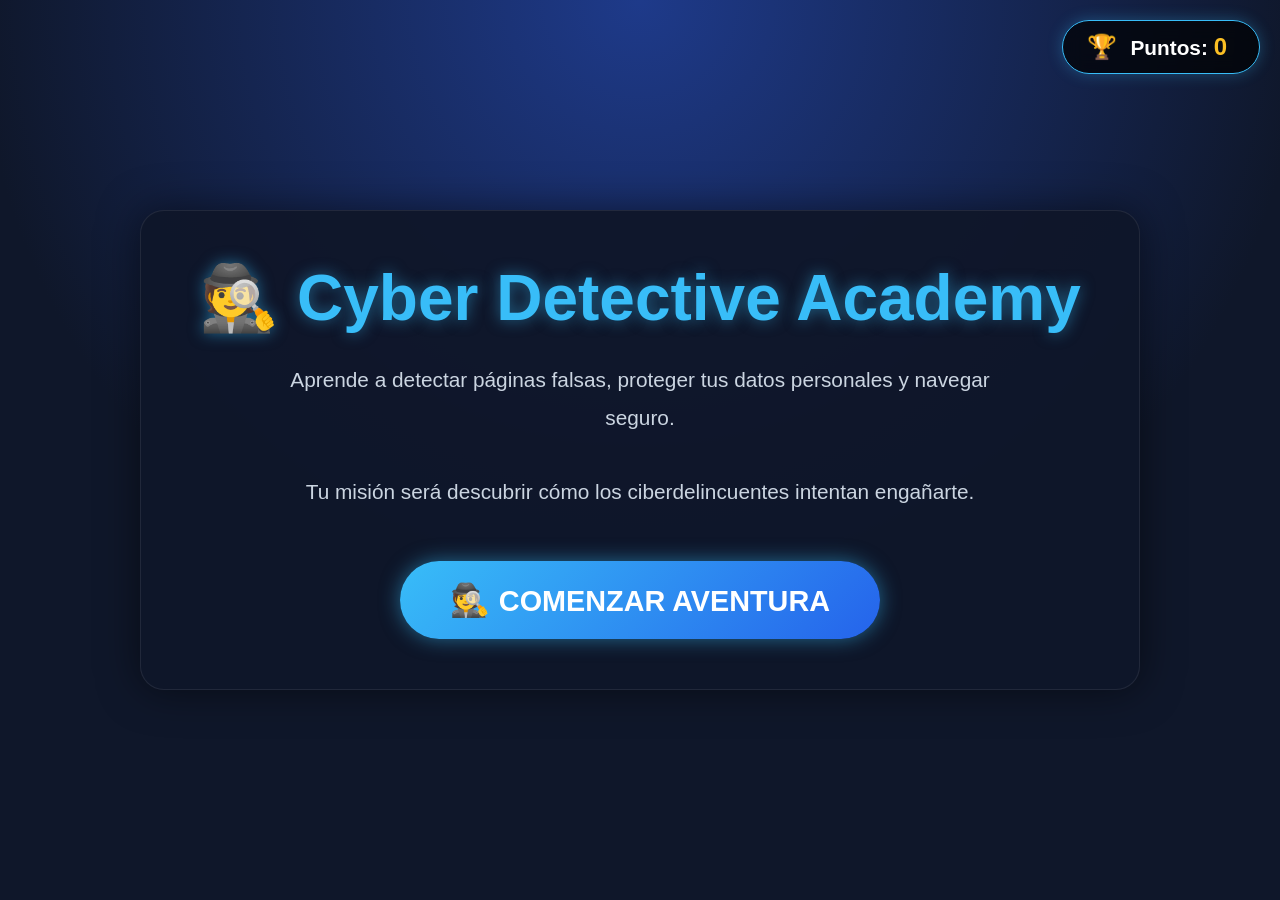
==== index.html @ 6de51d3f "Commit 1: Proyecto IP base" ====
<!DOCTYPE html>
<html lang="es">
<head>
  <meta charset="UTF-8" />
  <meta name="viewport" content="width=device-width, initial-scale=1.0, user-scalable=yes" />
  <title>Cyber Detective Academy | Inicio</title>
  <link rel="stylesheet" href="base.css" />
  <style>
    /* Estilos específicos para el botón de inicio */
    .start-btn {
      background: linear-gradient(135deg, #38bdf8, #2563eb);
      color: white;
      font-size: 1.8rem;
      font-weight: bold;
      padding: 20px 50px;
      margin-top: 50px;
      border: none;
      border-radius: 60px;
      cursor: pointer;
      transition: all 0.3s ease;
      box-shadow: 0 0 20px rgba(56,189,248,0.5);
      animation: bounce 2s infinite;
    }

    .start-btn:hover {
      transform: scale(1.05);
      box-shadow: 0 0 35px rgba(56,189,248,0.8);
    }

    @keyframes bounce {
      0%, 100% { transform: translateY(0); }
      50% { transform: translateY(-10px); }

    }

    /* Icono del botón */
    .start-btn::before {
      content: "🕵️ ";
      font-size: 2rem;
    }
  </style>
</head>
<body>

<div class="score-bar">
  <span>🏆</span> Puntos: <span id="scoreValue">0</span>
</div>

<section class="screen active" id="introScreen">
  <div class="panel">
    <h1 class="main-title">🕵️ Cyber Detective Academy</h1>
    <p class="description">
      Aprende a detectar páginas falsas, proteger tus datos personales y navegar seguro.<br><br>
      Tu misión será descubrir cómo los ciberdelincuentes intentan engañarte.
    </p>
    <button class="start-btn" id="startBtn">COMENZAR AVENTURA</button>
  </div>
</section>

<script>
  let puntos = localStorage.getItem('cyberPoints') ? parseInt(localStorage.getItem('cyberPoints')) : 0;
  document.getElementById('scoreValue').innerText = puntos;

  document.getElementById('startBtn').addEventListener('click', () => {
    window.location.href = 'M01.html';
  });
</script>

</body>
</html>
---- base.css ----
/* ============================================
   CYBER DETECTIVE ACADEMY - ESTILOS BASE
   ============================================ */

/* ---------- RESET Y BASE ---------- */
* {
  margin: 0;
  padding: 0;
  box-sizing: border-box;
  font-family: 'Segoe UI', Arial, Helvetica, sans-serif;
}

body {
  background: radial-gradient(circle at top, #1e3a8a, #0f172a 60%);
  min-height: 100vh;
  color: white;
  overflow-x: hidden;
}

/* ---------- PANTALLAS ---------- */
.screen {
  width: 100%;
  min-height: 100vh;
  display: none;
  justify-content: center;
  align-items: center;
  padding: 20px;
}

.screen.active {
  display: flex;
}

/* ---------- PANEL GENÉRICO ---------- */
.panel {
  width: 100%;
  max-width: 1000px;
  background: rgba(15, 23, 42, 0.95);
  border-radius: 24px;
  padding: 50px;
  box-shadow: 0 0 40px rgba(0,0,0,0.5);
  text-align: center;
  border: 1px solid rgba(255,255,255,0.08);
}

/* ---------- BARRA DE PUNTUACIÓN ---------- */
.score-bar {
  position: fixed;
  top: 20px;
  right: 20px;
  background: rgba(0,0,0,0.7);
  backdrop-filter: blur(10px);
  padding: 12px 24px;
  border-radius: 40px;
  font-size: 1.3rem;
  font-weight: bold;
  z-index: 100;
  border: 1px solid #38bdf8;
  box-shadow: 0 0 15px rgba(56,189,248,0.3);
}

.score-bar span {
  color: #fbbf24;
  font-size: 1.5rem;
  margin-right: 8px;
}

/* ---------- TÍTULOS Y TEXTOS ---------- */
.main-title {
  font-size: 4rem;
  color: #38bdf8;
  margin-bottom: 25px;
  text-shadow: 0 0 15px rgba(56,189,248,0.5);
}

.mission-title {
  font-size: 3rem;
  color: #38bdf8;
  margin-bottom: 25px;
}

.description, .mission-text {
  font-size: 1.3rem;
  line-height: 1.8;
  color: #cbd5e1;
  max-width: 700px;
  margin: auto;
}

.question-highlight {
  margin-top: 35px;
  background: #0f172a;
  border: 2px solid #38bdf8;
  border-radius: 16px;
  padding: 20px;
  font-size: 1.3rem;
  color: #f8fafc;
}

.continue {
  margin-top: 50px;
  font-size: 1rem;
  color: #94a3b8;
  animation: blink 1.2s infinite;
}

@keyframes blink {
  50% { opacity: 0.3; }
}

/* ---------- BOTÓN VERIFICAR (COMÚN) ---------- */
.check-btn {
  background: #38bdf8;
  padding: 14px 28px;
  border: none;
  border-radius: 40px;
  font-size: 1.1rem;
  font-weight: bold;
  cursor: pointer;
  margin-top: 30px;
  transition: 0.2s;
}

.check-btn:hover {
  background: #1a73e8;
  transform: scale(1.02);
}

/* ============================================
   MODALES (COMUNES A TODAS LAS MISIONES)
   ============================================ */

.overlay {
  position: fixed;
  inset: 0;
  background: rgba(0,0,0,0.75);
  display: none;
  z-index: 999;
}

.modal {
  position: fixed;
  top: 50%;
  left: 50%;
  transform: translate(-50%, -50%);
  width: 90%;
  max-width: 500px;
  border-radius: 20px;
  padding: 30px;
  z-index: 1000;
  display: none;
  text-align: center;
  box-shadow: 0 0 40px rgba(0,0,0,0.5);
}

/* ---------- MODALES CON ESTILO OSCURO ---------- */

/* Modal de ÉXITO */
.success-modal-custom {
  background: linear-gradient(145deg, #0f2a1a, #1a3a2a);
  border: 2px solid #22c55e;
  color: white;
}

.success-modal-custom h2 {
  color: #22c55e;
  margin-bottom: 15px;
}

/* Modal de ERROR */
.error-modal-custom {
  background: linear-gradient(145deg, #2a0f0f, #3a1a1a);
  border: 2px solid #ef4444;
  color: white;
}

.error-modal-custom h2 {
  color: #ef4444;
  margin-bottom: 15px;
}

/* Modal de ADVERTENCIA */
.warning-modal-custom {
  background: linear-gradient(145deg, #1a1a2a, #2a2a3a);
  border: 2px solid #facc15;
  color: white;
}

.warning-modal-custom h2 {
  color: #facc15;
  margin-bottom: 15px;
}

/* Iconos de los modales - VERSIÓN CORRECTA */
.modal-icon {
  font-size: 3rem;
  margin-bottom: 15px;
  /* SIN color aquí - se define abajo */
}

/* Icono en modal de ÉXITO - DORADO */
.success-modal-custom .modal-icon {
  color: #facc15 !important;
}

/* Icono en modal de ERROR - ROJO */
.error-modal-custom .modal-icon {
  color: #ef4444 !important;
}Iconos de los modales - VERSIÓN CORRECTA */
.modal-icon {
  font-size: 3rem;
  margin-bottom: 15px;
  /* SIN color aquí - se define abajo */
}

/* Icono en modal de ÉXITO - DORADO */
.success-modal-custom .modal-icon {
  color: #facc15 !important;
}

/* Icono en modal de ERROR - ROJO */
.error-modal-custom .modal-icon {
  color: #ef4444 !important;
}

/* Caja de consejos */
.modal-tips {
  background: rgba(0,0,0,0.3);
  border-radius: 16px;
  padding: 15px;
  margin: 15px 0;
  text-align: left;
}

.modal-tips ul {
  margin-top: 10px;
  padding-left: 20px;
}

.modal-tips li {
  margin: 8px 0;
  color: #cbd5e1;
}

.points-add {
  color: #facc15;
  font-size: 1.1rem;
  margin: 15px 0;
}

/* Texto específico para el modal de error */
.error-modal-custom .nota-error {
  color: #ffffff;
  font-size: 1.1rem;
  margin: 15px 0;
}

/* Botón de los modales */
.modal-button {
  margin-top: 20px;
  background: #fff700;
  color: black;
  border: none;
  border-radius: 10px;
  padding: 12px 18px;
  font-size: 1rem;
  cursor: pointer;
  transition: 0.2s;
}

.modal-button:hover {
  background: #07ff00;
  transform: scale(1.02);
}

/* ---------- RESPONSIVE BASE ---------- */
@media (max-width: 900px) {
  .main-title, .mission-title {
    font-size: 2rem;
  }
  .panel {
    padding: 30px 20px;
  }
  .modal {
    padding: 20px;
    width: 95%;
  }
  .modal-tips li {
    font-size: 0.85rem;
  }
}
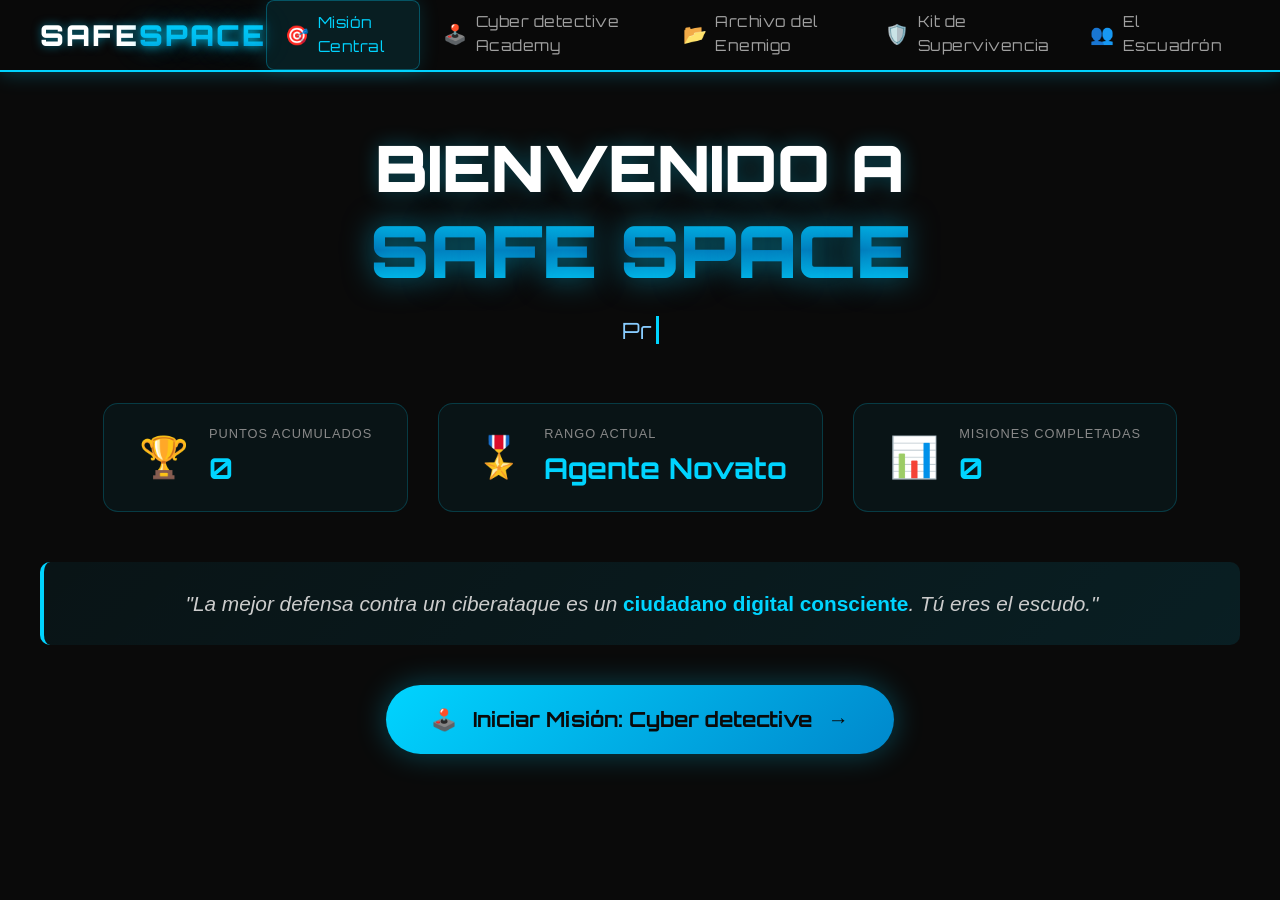
==== commit 859b6803: "Portal completo versión base" ====
--- a/index.html
+++ b/index.html
@@ -1,70 +1,483 @@
 <!DOCTYPE html>
 <html lang="es">
 <head>
-  <meta charset="UTF-8" />
-  <meta name="viewport" content="width=device-width, initial-scale=1.0, user-scalable=yes" />
-  <title>Cyber Detective Academy | Inicio</title>
-  <link rel="stylesheet" href="base.css" />
-  <style>
-    /* Estilos específicos para el botón de inicio */
-    .start-btn {
-      background: linear-gradient(135deg, #38bdf8, #2563eb);
-      color: white;
-      font-size: 1.8rem;
-      font-weight: bold;
-      padding: 20px 50px;
-      margin-top: 50px;
-      border: none;
-      border-radius: 60px;
-      cursor: pointer;
-      transition: all 0.3s ease;
-      box-shadow: 0 0 20px rgba(56,189,248,0.5);
-      animation: bounce 2s infinite;
-    }
-
-    .start-btn:hover {
-      transform: scale(1.05);
-      box-shadow: 0 0 35px rgba(56,189,248,0.8);
-    }
-
-    @keyframes bounce {
-      0%, 100% { transform: translateY(0); }
-      50% { transform: translateY(-10px); }
-
-    }
-
-    /* Icono del botón */
-    .start-btn::before {
-      content: "🕵️ ";
-      font-size: 2rem;
-    }
-  </style>
+    <meta charset="UTF-8">
+    <meta name="viewport" content="width=device-width, initial-scale=1.0">
+    <title>SAFE SPACE - Agencia de Ciberseguridad</title>
+    
+    <!-- Enlace al archivo CSS -->
+    <link rel="stylesheet" href="styles.css">
+    
+    <!-- Fuente especial de Google para efecto metálico -->
+    <link href="https://fonts.googleapis.com/css2?family=Orbitron:wght@400;700;900&display=swap" rel="stylesheet">
 </head>
 <body>
-
-<div class="score-bar">
-  <span>🏆</span> Puntos: <span id="scoreValue">0</span>
-</div>
-
-<section class="screen active" id="introScreen">
-  <div class="panel">
-    <h1 class="main-title">🕵️ Cyber Detective Academy</h1>
-    <p class="description">
-      Aprende a detectar páginas falsas, proteger tus datos personales y navegar seguro.<br><br>
-      Tu misión será descubrir cómo los ciberdelincuentes intentan engañarte.
-    </p>
-    <button class="start-btn" id="startBtn">COMENZAR AVENTURA</button>
-  </div>
-</section>
-
-<script>
-  let puntos = localStorage.getItem('cyberPoints') ? parseInt(localStorage.getItem('cyberPoints')) : 0;
-  document.getElementById('scoreValue').innerText = puntos;
-
-  document.getElementById('startBtn').addEventListener('click', () => {
-    window.location.href = 'M01.html';
-  });
-</script>
+    <!-- ============================================================ -->
+    <!-- SECCIÓN 1: NAVEGACIÓN PRINCIPAL (Franja horizontal de iconos)  -->
+    <!-- ============================================================ -->
+    <nav class="navbar" id="navbar">
+        <div class="nav-container">
+            <!-- Logo Safe Space (visible siempre) -->
+            <div class="nav-logo">
+                <span class="logo-text">SAFE</span><span class="logo-text-metal">SPACE</span>
+            </div>
+            
+            <!-- Menú de navegación -->
+            <ul class="nav-menu" id="navMenu">
+                <li class="nav-item">
+                    <a href="#mision" class="nav-link active" data-section="mision">
+                        <span class="nav-icon">🎯</span> Misión Central
+                    </a>
+                </li>
+                <li class="nav-item">
+                    <a href="#juego" class="nav-link" data-section="juego">
+                        <span class="nav-icon">🕹️</span> Cyber detective Academy
+                    </a>
+                </li>
+                <li class="nav-item">
+                    <a href="#archivo" class="nav-link" data-section="archivo">
+                        <span class="nav-icon">📂</span> Archivo del Enemigo
+                    </a>
+                </li>
+                <li class="nav-item">
+                    <a href="#kit" class="nav-link" data-section="kit">
+                        <span class="nav-icon">🛡️</span> Kit de Supervivencia
+                    </a>
+                </li>
+                <li class="nav-item">
+                    <a href="#escuadron" class="nav-link" data-section="escuadron">
+                        <span class="nav-icon">👥</span> El Escuadrón
+                    </a>
+                </li>
+            </ul>
+            
+            <!-- Botón para menú móvil (responsive) -->
+            <div class="nav-toggle" id="navToggle">
+                <span class="bar"></span>
+                <span class="bar"></span>
+                <span class="bar"></span>
+            </div>
+        </div>
+    </nav>
+
+    <!-- ============================================================ -->
+    <!-- SECCIÓN 2: CONTENIDO PRINCIPAL                               -->
+    <!-- ============================================================ -->
+    <main class="main-content">
+        
+        <!-- ========================================================== -->
+        <!-- SECCIÓN: MISIÓN CENTRAL (Inicio / Home)                     -->
+        <!-- ========================================================== -->
+        <section id="mision" class="section active-section">
+            <div class="section-container">
+                <!-- Título principal con efecto metálico -->
+                <h1 class="main-title">
+                    <span class="title-line">BIENVENIDO A</span>
+                    <span class="title-line metal">SAFE SPACE</span>
+                </h1>
+                
+                <!-- Subtítulo / Eslogan -->
+                <p class="subtitle">
+                    <span class="typing-text" id="typingText"></span>
+                </p>
+                
+                <!-- Contador de puntos y medalla (conectado al juego) -->
+                <div class="stats-container">
+                    <div class="stat-card">
+                        <div class="stat-icon">🏆</div>
+                        <div class="stat-info">
+                            <span class="stat-label">Puntos acumulados</span>
+                            <span class="stat-value" id="puntosTotales">0</span>
+                        </div>
+                    </div>
+                    <div class="stat-card">
+                        <div class="stat-icon">🎖️</div>
+                        <div class="stat-info">
+                            <span class="stat-label">Rango actual</span>
+                            <span class="stat-value" id="rangoActual">Agente Novato</span>
+                        </div>
+                    </div>
+                    <div class="stat-card">
+                        <div class="stat-icon">📊</div>
+                        <div class="stat-info">
+                            <span class="stat-label">Misiones completadas</span>
+                            <span class="stat-value" id="misionesCompletadas">0</span>
+                        </div>
+                    </div>
+                </div>
+                
+                <!-- Frase de motivación -->
+                <div class="motivation-box">
+                    <p class="motivation-text">
+                        "La mejor defensa contra un ciberataque es un <strong>ciudadano digital consciente</strong>. 
+                        Tú eres el escudo."
+                    </p>
+                </div>
+                
+                <!-- Botón de acceso rápido al juego -->
+                <div class="cta-container">
+                    <a href="#juego" class="cta-button" id="btnIrAJuego">
+                        <span class="cta-icon">🕹️</span> 
+                        Iniciar Misión: Cyber detective
+                        <span class="cta-arrow">→</span>
+                    </a>
+                </div>
+            </div>
+        </section>
+
+        <!-- ========================================================== -->
+        <!-- SECCIÓN: JUEGO (Ciberdetectives)                            -->
+        <!-- ========================================================== -->
+        <section id="juego" class="section">
+            <div class="section-container">
+                <h2 class="section-title">
+                    <span class="title-icon">🕹️</span> 
+                    CYBER DETECTIVE ACADEMY
+                </h2>
+                <p class="section-description">
+                    Pon a prueba tus habilidades para detectar trampas digitales.
+                </p>
+                
+                <!-- Tarjeta de presentación del juego -->
+                <div class="game-card">
+                    <div class="game-preview">
+                        <div class="game-preview-icon">🔍</div>
+                        <div class="game-preview-text">
+                            <h3>¡Conviértete en un Cyber Detective!</h3>
+                            <p>Identifica páginas falsas, mensajes sospechosos y protege tus datos.</p>
+                            <ul class="game-features">
+                                <li>✅ 5 misiones de entrenamiento</li>
+                                <li>✅ Gana puntos por cada acierto</li>
+                                <li>✅ Desbloquea nuevos rangos</li>
+                            </ul>
+                        </div>
+                    </div>
+                    
+                    <!-- Botón que llama al juego -->
+                    <div class="game-launch">
+                        <a href="juego.html" class="btn-jugar" id="btnLanzarJuego">
+                            <span class="btn-jugar-icon">▶</span>
+                            JUGAR AHORA
+                        </a>
+                        <p class="game-note">
+                            ⚡ Al hacer clic, abrirás el simulador de ciberataques
+                        </p>
+                    </div>
+                </div>
+                
+                <!-- Estadísticas rápidas del juego -->
+                <div class="game-stats">
+                    <div class="game-stat-item">
+                        <span class="game-stat-number">5</span>
+                        <span class="game-stat-label">Misiones</span>
+                    </div>
+                    <div class="game-stat-item">
+                        <span class="game-stat-number">∞</span>
+                        <span class="game-stat-label">Rejugabilidad</span>
+                    </div>
+                    <div class="game-stat-item">
+                        <span class="game-stat-number">10-15</span>
+                        <span class="game-stat-label">Edad recomendada</span>
+                    </div>
+                </div>
+            </div>
+        </section>
+
+        <!-- ========================================================== -->
+        <!-- SECCIÓN: ARCHIVO DEL ENEMIGO (Tipos de ciberataque)        -->
+        <!-- ========================================================== -->
+        <section id="archivo" class="section">
+            <div class="section-container">
+                <h2 class="section-title">
+                    <span class="title-icon">📂</span> 
+                    ARCHIVO DEL ENEMIGO
+                </h2>
+                <p class="section-description">
+                    Conoce a tus adversarios digitales. Cada carta contiene información vital.
+                </p>
+                
+                <div class="cards-grid">
+                    <!-- Carta 1: Phishing -->
+                    <div class="enemy-card">
+                        <div class="card-header">
+                            <span class="card-emoji">🎣</span>
+                            <h3>Phishing</h3>
+                        </div>
+                        <div class="card-body">
+                            <p><strong>¿Qué es?</strong> Correos o mensajes falsos que imitan a empresas reales para robar tus datos.</p>
+                            <p><strong>Señal de alerta:</strong> URL sospechosas (ej: faceb00k.com), ofertas demasiado buenas.</p>
+                            <div class="card-tip">💡 <strong>Protégete:</strong> Nunca hagas clic en enlaces sospechosos. Verifica la URL.</div>
+                        </div>
+                    </div>
+                    
+                    <!-- Carta 2: Malware -->
+                    <div class="enemy-card">
+                        <div class="card-header">
+                            <span class="card-emoji">💀</span>
+                            <h3>Malware</h3>
+                        </div>
+                        <div class="card-body">
+                            <p><strong>¿Qué es?</strong> Software malicioso que se instala sin tu permiso (virus, troyanos, ransomware).</p>
+                            <p><strong>Señal de alerta:</strong> Tu computadora se vuelve lenta, aparecen ventanas emergentes.</p>
+                            <div class="card-tip">💡 <strong>Protégete:</strong> No descargues archivos de fuentes desconocidas. Usa antivirus.</div>
+                        </div>
+                    </div>
+                    
+                    <!-- Carta 3: Ingeniería Social -->
+                    <div class="enemy-card">
+                        <div class="card-header">
+                            <span class="card-emoji">🧠</span>
+                            <h3>Ingeniería Social</h3>
+                        </div>
+                        <div class="card-body">
+                            <p><strong>¿Qué es?</strong> Manipulación psicológica para que reveles información confidencial.</p>
+                            <p><strong>Señal de alerta:</strong> Alguien te pide contraseñas, fotos o datos personales con urgencia.</p>
+                            <div class="card-tip">💡 <strong>Protégete:</strong> Desconfía de quien te pide información personal por chat o teléfono.</div>
+                        </div>
+                    </div>
+                    
+                    <!-- Carta 4: Suplantación de identidad -->
+                    <div class="enemy-card">
+                        <div class="card-header">
+                            <span class="card-emoji">🎭</span>
+                            <h3>Suplantación de Identidad</h3>
+                        </div>
+                        <div class="card-body">
+                            <p><strong>¿Qué es?</strong> Alguien usa tu nombre, fotos o datos para hacerse pasar por ti en redes.</p>
+                            <p><strong>Señal de alerta:</strong> Amigos te dicen que recibieron mensajes tuyos que no enviaste.</p>
+                            <div class="card-tip">💡 <strong>Protégete:</strong> Usa contraseñas fuertes y activa la verificación en dos pasos.</div>
+                        </div>
+                    </div>
+                </div>
+            </div>
+        </section>
+
+        <!-- ========================================================== -->
+        <!-- SECCIÓN: KIT DE SUPERVIVENCIA (Qué hacer)                   -->
+        <!-- ========================================================== -->
+        <section id="kit" class="section">
+            <div class="section-container">
+                <h2 class="section-title">
+                    <span class="title-icon">🛡️</span> 
+                    KIT DE SUPERVIVENCIA DIGITAL
+                </h2>
+                <p class="section-description">
+                    Tu checklist personal para navegar seguro. ¡Marca cada ítem cuando lo domines!
+                </p>
+                
+                <div class="checklist-container">
+                    <div class="checklist-item">
+                        <input type="checkbox" id="check1" class="checklist-checkbox">
+                        <label for="check1" class="checklist-label">
+                            <span class="checklist-icon">🔐</span>
+                            <span class="checklist-text">
+                                <strong>Contraseñas seguras:</strong> Usa combinaciones de letras, números y símbolos. 
+                                No uses tu fecha de nacimiento.
+                            </span>
+                        </label>
+                    </div>
+                    
+                    <div class="checklist-item">
+                        <input type="checkbox" id="check2" class="checklist-checkbox">
+                        <label for="check2" class="checklist-label">
+                            <span class="checklist-icon">🔑</span>
+                            <span class="checklist-text">
+                                <strong>Doble autenticación (2FA):</strong> Activa el segundo paso de verificación 
+                                en tus cuentas importantes.
+                            </span>
+                        </label>
+                    </div>
+                    
+                    <div class="checklist-item">
+                        <input type="checkbox" id="check3" class="checklist-checkbox">
+                        <label for="check3" class="checklist-label">
+                            <span class="checklist-icon">👀</span>
+                            <span class="checklist-text">
+                                <strong>Verifica la URL:</strong> Siempre revisa la barra de direcciones. 
+                                Los atacantes usan letras parecidas (0 por o, 1 por l).
+                            </span>
+                        </label>
+                    </div>
+                    
+                    <div class="checklist-item">
+                        <input type="checkbox" id="check4" class="checklist-checkbox">
+                        <label for="check4" class="checklist-label">
+                            <span class="checklist-icon">🤔</span>
+                            <span class="checklist-text">
+                                <strong>Desconfía de lo urgente:</strong> Si alguien te pide datos personales 
+                                con "urgencia", es una señal de alerta.
+                            </span>
+                        </label>
+                    </div>
+                    
+                    <div class="checklist-item">
+                        <input type="checkbox" id="check5" class="checklist-checkbox">
+                        <label for="check5" class="checklist-label">
+                            <span class="checklist-icon">📱</span>
+                            <span class="checklist-text">
+                                <strong>Actualiza tus apps:</strong> Las actualizaciones contienen parches de 
+                                seguridad importantes.
+                            </span>
+                        </label>
+                    </div>
+                </div>
+                
+                <div class="checklist-progress">
+                    <span>Tu nivel de protección: </span>
+                    <span class="progress-percentage" id="progresoProteccion">0%</span>
+                    <div class="progress-bar">
+                        <div class="progress-fill" id="progressFill" style="width: 0%;"></div>
+                    </div>
+                </div>
+            </div>
+        </section>
+
+        <!-- ========================================================== -->
+        <!-- SECCIÓN: EL ESCUADRÓN (Quiénes somos)                       -->
+        <!-- ========================================================== -->
+        <section id="escuadron" class="section">
+            <div class="section-container">
+                <!-- PARTE 1: EL ESCUADRÓN SAFE SPACE -->
+                <div class="escuadron-block">
+                    <h2 class="section-title">
+                        <span class="title-icon">👥</span> 
+                        EL ESCUADRÓN SAFE SPACE
+                    </h2>
+                    <p class="section-description">
+                        Conoce nuestra misión, visión y los valores que nos guían en esta aventura digital.
+                    </p>
+                    
+                    <div class="mvv-grid">
+                        <div class="mvv-card">
+                            <div class="mvv-icon">🎯</div>
+                            <h3>Misión</h3>
+                            <p>
+                                Empoderar a los jóvenes de 10 a 15 años con conocimientos y herramientas 
+                                para navegar seguro en el mundo digital, formando una generación de 
+                                ciudadanos digitales conscientes y protectores de su privacidad.
+                            </p>
+                        </div>
+                        
+                        <div class="mvv-card">
+                            <div class="mvv-icon">👁️</div>
+                            <h3>Visión</h3>
+                            <p>
+                                Ser la plataforma educativa de referencia en ciberseguridad para escolares 
+                                de Latinoamérica, creando un ecosistema digital donde aprender a protegerse 
+                                sea tan natural como jugar.
+                            </p>
+                        </div>
+                        
+                        <div class="mvv-card">
+                            <div class="mvv-icon">💎</div>
+                            <h3>Valores</h3>
+                            <ul class="valores-list">
+                                <li>🔒 <strong>Seguridad:</strong> Priorizamos la protección de datos</li>
+                                <li>🤝 <strong>Trabajo en equipo:</strong> Colaboramos para lograr más</li>
+                                <li>📚 <strong>Educación:</strong> Creemos en el aprendizaje lúdico</li>
+                                <li>🌍 <strong>Inclusión:</strong> La ciberseguridad es para todos</li>
+                                <li>💡 <strong>Innovación:</strong> Buscamos soluciones creativas</li>
+                            </ul>
+                        </div>
+                    </div>
+                </div>
+                
+                <!-- SEPARADOR VISUAL -->
+                <div class="section-divider">
+                    <span class="divider-line"></span>
+                    <span class="divider-icon">✦</span>
+                    <span class="divider-line"></span>
+                </div>
+                
+                <!-- PARTE 2: EL EQUIPO DETRÁS DE SAFE SPACE -->
+                <div class="equipo-block">
+                    <h2 class="section-subtitle">
+                        <span class="subtitle-icon">🧑‍💻</span>
+                        EL EQUIPO DETRÁS DE SAFE SPACE
+                    </h2>
+                    <p class="section-description">
+                        Un grupo de jóvenes talentosos, cada uno aportando lo mejor desde su área.
+                    </p>
+                    
+                    <div class="team-grid">
+                        <div class="team-card">
+                            <div class="team-avatar">💻</div>
+                            <h3 class="team-name">Desarrollo y Programación</h3>
+                            <p class="team-role">Ingeniería del Portal y Juego</p>
+                            <p class="team-desc">
+                                Encargados de dar vida al portal web y al juego "Cyber Detective Academy" 
+                                usando HTML, CSS y JavaScript.
+                            </p>
+                        </div>
+                        
+                        <div class="team-card">
+                            <div class="team-avatar">📊</div>
+                            <h3 class="team-name">Estrategia y Negocio</h3>
+                            <p class="team-role">Análisis y Planificación</p>
+                            <p class="team-desc">
+                                Responsables del plan de negocio, pitch de venta, estudio de mercado, 
+                                FODA y estrategias de impacto social.
+                            </p>
+                        </div>
+                        
+                        <div class="team-card">
+                            <div class="team-avatar">🎨</div>
+                            <h3 class="team-name">Diseño y Experiencia</h3>
+                            <p class="team-role">UI/UX y Contenidos</p>
+                            <p class="team-desc">
+                                Crean la identidad visual de Safe Space, diseñan interfaces amigables 
+                                y desarrollan los contenidos educativos.
+                            </p>
+                        </div>
+                        
+                        <div class="team-card team-card-highlight">
+                            <div class="team-avatar">📢</div>
+                            <h3 class="team-name">Comunicación y Marketing</h3>
+                            <p class="team-role">Difusión y Redes</p>
+                            <p class="team-desc">
+                                Gestionan la presencia en redes sociales, crean contenido promocional 
+                                y conectan Safe Space con colegios y comunidades.
+                            </p>
+                        </div>
+                    </div>
+                    
+                    <div class="team-closing">
+                        <p class="closing-text">
+                            <span class="closing-quote">"</span>
+                            Juntos somos más fuertes. 
+                            <strong>Safe Space</strong> es el resultado del trabajo en equipo.
+                            <span class="closing-quote">"</span>
+                        </p>
+                    </div>
+                </div>
+                
+                <!-- PIE DE PÁGINA / RINCÓN DE PADRES -->
+                <div class="footer-bottom">
+                    <div class="parent-corner">
+                        <span class="parent-icon">👨‍👩‍👧</span>
+                        <div class="parent-info">
+                            <h4>📌 Rincón de Padres y Educadores</h4>
+                            <p>
+                                Safe Space es un proyecto educativo diseñado para enseñar ciberseguridad 
+                                de forma lúdica. Todos los contenidos son apropiados para jóvenes de 10 a 15 años.
+                                <br>
+                                <small>📧 Contacto: safespace@gmail.com</small>
+                            </p>
+                        </div>
+                    </div>
+                    <div class="copyright">
+                        <p>© 2026 SafeSpace - Agencia de Ciberseguridad Escolar</p>
+                    </div>
+                </div>
+            </div>
+        </section>
+    </main>
+
+    <!-- ============================================================ -->
+    <!-- SCRIPTS (JavaScript)                                          -->
+    <!-- ============================================================ -->
+    <script src="script.js"></script>
+
 
 </body>
 </html>
--- a/styles.css
+++ b/styles.css
@@ -0,0 +1,1227 @@
+/* ================================================================
+   CONFIGURACIÓN GLOBAL
+   ================================================================ */
+* {
+    margin: 0;
+    padding: 0;
+    box-sizing: border-box;
+}
+
+/* Fuente principal: Orbitron para títulos, Roboto para textos */
+body {
+    font-family: 'Segoe UI', Tahoma, Geneva, Verdana, sans-serif;
+    background-color: #0a0a0a; /* Fondo negro total */
+    color: #e0e0e0;
+    line-height: 1.6;
+    scroll-behavior: smooth;
+}
+
+/* ================================================================
+   NAVEGACIÓN (Franja superior con efecto metálico)
+   ================================================================ */
+.navbar {
+    position: fixed;
+    top: 0;
+    left: 0;
+    width: 100%;
+    background: rgba(10, 10, 10, 0.95);
+    backdrop-filter: blur(10px);
+    border-bottom: 2px solid #00d4ff;
+    box-shadow: 0 0 20px rgba(0, 212, 255, 0.3);
+    z-index: 1000;
+    padding: 0 20px;
+}
+
+.nav-container {
+    max-width: 1200px;
+    margin: 0 auto;
+    display: flex;
+    justify-content: space-between;
+    align-items: center;
+    height: 70px;
+}
+
+/* Logo CiberMind con efecto metálico */
+.nav-logo {
+    font-family: 'Orbitron', sans-serif;
+    font-size: 1.8rem;
+    font-weight: 900;
+    letter-spacing: 2px;
+}
+
+.logo-text {
+    color: #ffffff;
+    text-shadow: 0 0 10px rgba(0, 212, 255, 0.5);
+}
+
+.logo-text-metal {
+    color: #00d4ff;
+    text-shadow: 
+        0 0 10px rgba(0, 212, 255, 0.8),
+        0 0 20px rgba(0, 212, 255, 0.4),
+        0 0 40px rgba(0, 212, 255, 0.2);
+    background: linear-gradient(180deg, #00d4ff, #0088cc);
+    -webkit-background-clip: text;
+    -webkit-text-fill-color: transparent;
+    background-clip: text;
+}
+
+/* Menú de navegación */
+.nav-menu {
+    display: flex;
+    list-style: none;
+    gap: 5px;
+}
+
+.nav-item {
+    position: relative;
+}
+
+.nav-link {
+    display: flex;
+    align-items: center;
+    gap: 8px;
+    padding: 10px 18px;
+    color: #a0a0a0;
+    text-decoration: none;
+    font-weight: 600;
+    font-size: 0.95rem;
+    border-radius: 8px;
+    transition: all 0.3s ease;
+    font-family: 'Orbitron', sans-serif;
+    font-weight: 400;
+    letter-spacing: 0.5px;
+}
+
+.nav-link .nav-icon {
+    font-size: 1.2rem;
+}
+
+/* Efecto hover de los links */
+.nav-link:hover {
+    color: #ffffff;
+    background: rgba(0, 212, 255, 0.15);
+    box-shadow: 0 0 15px rgba(0, 212, 255, 0.2);
+}
+
+/* Link activo (sección visible) */
+.nav-link.active {
+    color: #00d4ff;
+    background: rgba(0, 212, 255, 0.1);
+    border: 1px solid rgba(0, 212, 255, 0.3);
+    box-shadow: 0 0 20px rgba(0, 212, 255, 0.15);
+}
+
+/* Botón de menú hamburguesa (responsive) */
+.nav-toggle {
+    display: none;
+    flex-direction: column;
+    cursor: pointer;
+    gap: 5px;
+}
+
+.nav-toggle .bar {
+    width: 28px;
+    height: 3px;
+    background: #00d4ff;
+    border-radius: 2px;
+    transition: all 0.3s ease;
+}
+
+/* ================================================================
+   CONTENIDO PRINCIPAL
+   ================================================================ */
+.main-content {
+    margin-top: 70px; /* Espacio para la navbar fija */
+    min-height: calc(100vh - 70px);
+}
+
+/* Cada sección */
+.section {
+    display: none; /* Ocultas por defecto */
+    padding: 60px 20px;
+    min-height: calc(100vh - 70px);
+    animation: fadeIn 0.5s ease;
+}
+
+.section.active-section {
+    display: block; /* Solo la activa se muestra */
+}
+
+/* Contenedor interno de cada sección */
+.section-container {
+    max-width: 1200px;
+    margin: 0 auto;
+}
+
+/* ================================================================
+   TÍTULOS (Efecto metálico)
+   ================================================================ */
+.main-title {
+    font-family: 'Orbitron', sans-serif;
+    font-size: 4rem;
+    font-weight: 900;
+    text-align: center;
+    margin-bottom: 20px;
+    line-height: 1.2;
+}
+
+.title-line {
+    display: block;
+    color: #ffffff;
+    text-shadow: 0 0 20px rgba(0, 212, 255, 0.3);
+}
+
+.title-line.metal {
+    background: linear-gradient(180deg, #00d4ff, #0066aa, #00d4ff);
+    -webkit-background-clip: text;
+    -webkit-text-fill-color: transparent;
+    background-clip: text;
+    text-shadow: 0 0 30px rgba(0, 212, 255, 0.5);
+    font-size: 4.5rem;
+}
+
+.section-title {
+    font-family: 'Orbitron', sans-serif;
+    font-size: 2.8rem;
+    font-weight: 700;
+    color: #00d4ff;
+    text-shadow: 0 0 20px rgba(0, 212, 255, 0.3);
+    text-align: center;
+    margin-bottom: 15px;
+    display: flex;
+    align-items: center;
+    justify-content: center;
+    gap: 15px;
+}
+
+.title-icon {
+    font-size: 2.5rem;
+}
+
+.section-description {
+    text-align: center;
+    font-size: 1.2rem;
+    color: #b0b0b0;
+    margin-bottom: 40px;
+    max-width: 700px;
+    margin-left: auto;
+    margin-right: auto;
+}
+
+/* ================================================================
+   SECCIÓN: MISIÓN CENTRAL (Home)
+   ================================================================ */
+.subtitle {
+    text-align: center;
+    font-size: 1.4rem;
+    color: #88ccff;
+    margin-bottom: 50px;
+    min-height: 40px;
+    font-family: 'Orbitron', sans-serif;
+    font-weight: 400;
+}
+
+.typing-text {
+    border-right: 3px solid #00d4ff;
+    padding-right: 5px;
+    animation: blink 0.8s step-end infinite;
+}
+
+/* Estadísticas (puntos, rango, misiones) */
+.stats-container {
+    display: flex;
+    justify-content: center;
+    gap: 30px;
+    flex-wrap: wrap;
+    margin-bottom: 50px;
+}
+
+.stat-card {
+    background: rgba(0, 212, 255, 0.05);
+    border: 1px solid rgba(0, 212, 255, 0.2);
+    border-radius: 15px;
+    padding: 20px 35px;
+    display: flex;
+    align-items: center;
+    gap: 20px;
+    min-width: 180px;
+    transition: all 0.3s ease;
+}
+
+.stat-card:hover {
+    transform: translateY(-5px);
+    box-shadow: 0 10px 30px rgba(0, 212, 255, 0.15);
+    border-color: #00d4ff;
+}
+
+.stat-icon {
+    font-size: 2.5rem;
+}
+
+.stat-info {
+    display: flex;
+    flex-direction: column;
+}
+
+.stat-label {
+    font-size: 0.8rem;
+    color: #888;
+    text-transform: uppercase;
+    letter-spacing: 1px;
+}
+
+.stat-value {
+    font-size: 1.8rem;
+    font-weight: 700;
+    color: #00d4ff;
+    font-family: 'Orbitron', sans-serif;
+}
+
+/* Caja de motivación */
+.motivation-box {
+    background: linear-gradient(135deg, rgba(0, 212, 255, 0.05), rgba(0, 212, 255, 0.1));
+    border-left: 4px solid #00d4ff;
+    border-radius: 10px;
+    padding: 25px 35px;
+    margin-bottom: 40px;
+    text-align: center;
+}
+
+.motivation-text {
+    font-size: 1.3rem;
+    color: #cccccc;
+    font-style: italic;
+}
+
+.motivation-text strong {
+    color: #00d4ff;
+    font-style: normal;
+}
+
+/* Botón de llamada a la acción (CTA) */
+.cta-container {
+    text-align: center;
+    margin-top: 20px;
+}
+
+.cta-button {
+    display: inline-block;
+    padding: 18px 45px;
+    background: linear-gradient(135deg, #00d4ff, #0088cc);
+    color: #0a0a0a;
+    text-decoration: none;
+    font-family: 'Orbitron', sans-serif;
+    font-weight: 700;
+    font-size: 1.3rem;
+    border-radius: 50px;
+    transition: all 0.3s ease;
+    box-shadow: 0 0 30px rgba(0, 212, 255, 0.3);
+    border: none;
+    cursor: pointer;
+}
+
+.cta-button:hover {
+    transform: scale(1.05);
+    box-shadow: 0 0 50px rgba(0, 212, 255, 0.5);
+}
+
+.cta-icon {
+    margin-right: 10px;
+}
+
+.cta-arrow {
+    margin-left: 10px;
+    display: inline-block;
+    transition: transform 0.3s ease;
+}
+
+.cta-button:hover .cta-arrow {
+    transform: translateX(8px);
+}
+
+/* ================================================================
+   SECCIÓN: JUEGO (Ciberdetectives)
+   ================================================================ */
+.game-card {
+    background: rgba(0, 212, 255, 0.05);
+    border: 2px solid rgba(0, 212, 255, 0.2);
+    border-radius: 20px;
+    padding: 40px;
+    display: flex;
+    flex-wrap: wrap;
+    gap: 40px;
+    align-items: center;
+    justify-content: space-between;
+    margin-bottom: 40px;
+}
+
+.game-preview {
+    display: flex;
+    align-items: center;
+    gap: 30px;
+    flex: 2;
+    min-width: 280px;
+}
+
+.game-preview-icon {
+    font-size: 5rem;
+    background: rgba(0, 212, 255, 0.1);
+    padding: 20px;
+    border-radius: 20px;
+    border: 2px solid rgba(0, 212, 255, 0.2);
+}
+
+.game-preview-text h3 {
+    font-family: 'Orbitron', sans-serif;
+    font-size: 1.5rem;
+    color: #00d4ff;
+    margin-bottom: 10px;
+}
+
+.game-preview-text p {
+    color: #b0b0b0;
+    margin-bottom: 15px;
+}
+
+.game-features {
+    list-style: none;
+    padding: 0;
+}
+
+.game-features li {
+    color: #a0a0a0;
+    padding: 5px 0;
+    font-size: 0.95rem;
+}
+
+.game-launch {
+    flex: 1;
+    min-width: 200px;
+    text-align: center;
+}
+
+.btn-jugar {
+    display: inline-block;
+    padding: 20px 40px;
+    background: linear-gradient(135deg, #ff6b00, #ff3300);
+    color: white;
+    font-family: 'Orbitron', sans-serif;
+    font-weight: 700;
+    font-size: 1.5rem;
+    text-decoration: none;
+    border-radius: 15px;
+    transition: all 0.3s ease;
+    box-shadow: 0 0 30px rgba(255, 51, 0, 0.4);
+    border: none;
+    cursor: pointer;
+}
+
+.btn-jugar:hover {
+    transform: scale(1.08);
+    box-shadow: 0 0 50px rgba(255, 51, 0, 0.6);
+}
+
+.btn-jugar-icon {
+    margin-right: 10px;
+}
+
+.game-note {
+    margin-top: 15px;
+    font-size: 0.85rem;
+    color: #888;
+}
+
+/* Estadísticas del juego */
+.game-stats {
+    display: flex;
+    justify-content: center;
+    gap: 50px;
+    flex-wrap: wrap;
+    padding: 20px;
+    background: rgba(0, 0, 0, 0.3);
+    border-radius: 15px;
+    border: 1px solid rgba(0, 212, 255, 0.1);
+}
+
+.game-stat-item {
+    text-align: center;
+}
+
+.game-stat-number {
+    display: block;
+    font-family: 'Orbitron', sans-serif;
+    font-size: 2.5rem;
+    font-weight: 700;
+    color: #00d4ff;
+}
+
+.game-stat-label {
+    font-size: 0.9rem;
+    color: #888;
+}
+
+/* ================================================================
+   SECCIÓN: ARCHIVO DEL ENEMIGO (Tarjetas)
+   ================================================================ */
+.cards-grid {
+    display: grid;
+    grid-template-columns: repeat(auto-fit, minmax(250px, 1fr));
+    gap: 25px;
+}
+
+.enemy-card {
+    background: rgba(0, 0, 0, 0.6);
+    border: 1px solid rgba(0, 212, 255, 0.15);
+    border-radius: 15px;
+    padding: 25px;
+    transition: all 0.3s ease;
+}
+
+.enemy-card:hover {
+    transform: translateY(-8px);
+    border-color: #00d4ff;
+    box-shadow: 0 10px 30px rgba(0, 212, 255, 0.15);
+}
+
+.card-header {
+    display: flex;
+    align-items: center;
+    gap: 12px;
+    margin-bottom: 15px;
+    border-bottom: 1px solid rgba(0, 212, 255, 0.1);
+    padding-bottom: 10px;
+}
+
+.card-emoji {
+    font-size: 2rem;
+}
+
+.card-header h3 {
+    font-family: 'Orbitron', sans-serif;
+    font-size: 1.3rem;
+    color: #00d4ff;
+}
+
+.card-body p {
+    color: #b0b0b0;
+    margin-bottom: 12px;
+    font-size: 0.95rem;
+}
+
+.card-body p strong {
+    color: #ffffff;
+}
+
+.card-tip {
+    background: rgba(0, 212, 255, 0.08);
+    padding: 12px 15px;
+    border-radius: 8px;
+    border-left: 3px solid #00d4ff;
+    font-size: 0.9rem;
+    color: #cccccc;
+    margin-top: 10px;
+}
+
+/* ================================================================
+   SECCIÓN: KIT DE SUPERVIVENCIA (Checklist interactivo)
+   ================================================================ */
+.checklist-container {
+    max-width: 700px;
+    margin: 0 auto 30px;
+    background: rgba(0, 0, 0, 0.4);
+    border-radius: 15px;
+    padding: 20px;
+    border: 1px solid rgba(0, 212, 255, 0.1);
+}
+
+.checklist-item {
+    padding: 12px 15px;
+    border-bottom: 1px solid rgba(255, 255, 255, 0.05);
+    transition: background 0.3s ease;
+}
+
+.checklist-item:last-child {
+    border-bottom: none;
+}
+
+.checklist-item:hover {
+    background: rgba(0, 212, 255, 0.05);
+}
+
+.checklist-checkbox {
+    display: none; /* Ocultamos el checkbox nativo */
+}
+
+.checklist-label {
+    display: flex;
+    align-items: flex-start;
+    gap: 15px;
+    cursor: pointer;
+    padding: 5px 0;
+}
+
+/* Checkbox personalizado */
+.checklist-label::before {
+    content: "⬜";
+    font-size: 1.5rem;
+    line-height: 1.4;
+    flex-shrink: 0;
+    transition: all 0.3s ease;
+}
+
+.checklist-checkbox:checked + .checklist-label::before {
+    content: "✅";
+}
+
+.checklist-checkbox:checked + .checklist-label .checklist-text {
+    opacity: 0.7;
+    text-decoration: line-through;
+}
+
+.checklist-icon {
+    font-size: 1.3rem;
+    flex-shrink: 0;
+}
+
+.checklist-text {
+    font-size: 0.95rem;
+    color: #c0c0c0;
+    transition: all 0.3s ease;
+}
+
+.checklist-text strong {
+    color: #ffffff;
+}
+
+/* Barra de progreso del checklist */
+.checklist-progress {
+    max-width: 700px;
+    margin: 0 auto;
+    text-align: center;
+    padding: 20px;
+    background: rgba(0, 0, 0, 0.3);
+    border-radius: 12px;
+}
+
+.checklist-progress span {
+    color: #b0b0b0;
+    font-weight: 600;
+}
+
+.progress-percentage {
+    color: #00d4ff !important;
+    font-family: 'Orbitron', sans-serif;
+    font-size: 1.3rem !important;
+}
+
+.progress-bar {
+    width: 100%;
+    height: 10px;
+    background: #1a1a1a;
+    border-radius: 5px;
+    margin-top: 10px;
+    overflow: hidden;
+    border: 1px solid rgba(0, 212, 255, 0.1);
+}
+
+.progress-fill {
+    height: 100%;
+    background: linear-gradient(90deg, #00d4ff, #0088cc);
+    border-radius: 5px;
+    transition: width 0.5s ease;
+}
+
+/* ================================================================
+   SECCIÓN: EL ESCUADRÓN (Equipo)
+   ================================================================ */
+.team-grid {
+    display: grid;
+    grid-template-columns: repeat(auto-fit, minmax(250px, 1fr));
+    gap: 30px;
+    margin-bottom: 50px;
+}
+
+.team-card {
+    background: rgba(0, 0, 0, 0.5);
+    border: 1px solid rgba(0, 212, 255, 0.1);
+    border-radius: 15px;
+    padding: 30px 25px;
+    text-align: center;
+    transition: all 0.3s ease;
+}
+
+.team-card:hover {
+    transform: translateY(-5px);
+    border-color: #00d4ff;
+    box-shadow: 0 10px 30px rgba(0, 212, 255, 0.1);
+}
+
+.team-card-highlight {
+    border: 2px solid #00d4ff;
+    background: rgba(0, 212, 255, 0.05);
+}
+
+.team-avatar {
+    font-size: 4rem;
+    margin-bottom: 15px;
+}
+
+.team-name {
+    font-family: 'Orbitron', sans-serif;
+    font-size: 1.2rem;
+    color: #ffffff;
+    margin-bottom: 5px;
+}
+
+.team-role {
+    color: #00d4ff;
+    font-weight: 600;
+    font-size: 0.9rem;
+    margin-bottom: 10px;
+}
+
+.team-desc {
+    color: #b0b0b0;
+    font-size: 0.95rem;
+}
+
+/* Pie de página / Rincón de padres */
+.footer-bottom {
+    margin-top: 40px;
+    border-top: 1px solid rgba(0, 212, 255, 0.1);
+    padding-top: 30px;
+}
+
+.parent-corner {
+    display: flex;
+    align-items: flex-start;
+    gap: 20px;
+    background: rgba(255, 193, 7, 0.05);
+    border: 1px solid rgba(255, 193, 7, 0.2);
+    border-radius: 12px;
+    padding: 20px 25px;
+    margin-bottom: 20px;
+}
+
+.parent-icon {
+    font-size: 2.5rem;
+}
+
+.parent-info h4 {
+    color: #ffc107;
+    font-family: 'Orbitron', sans-serif;
+    font-size: 1.1rem;
+    margin-bottom: 5px;
+}
+
+.parent-info p {
+    color: #b0b0b0;
+    font-size: 0.95rem;
+}
+
+.parent-info small {
+    color: #777;
+}
+
+.copyright {
+    text-align: center;
+    color: #555;
+    font-size: 0.85rem;
+    padding: 10px 0;
+}
+
+/* ================================================================
+   ANIMACIONES
+   ================================================================ */
+@keyframes fadeIn {
+    from {
+        opacity: 0;
+        transform: translateY(20px);
+    }
+    to {
+        opacity: 1;
+        transform: translateY(0);
+    }
+}
+
+@keyframes blink {
+    50% {
+        border-color: transparent;
+    }
+}
+
+/* ================================================================
+   RESPONSIVE (Para celulares y tablets)
+   ================================================================ */
+@media (max-width: 768px) {
+    /* Menú hamburguesa */
+    .nav-toggle {
+        display: flex;
+    }
+    
+    .nav-menu {
+        position: absolute;
+        top: 70px;
+        left: 0;
+        width: 100%;
+        background: rgba(10, 10, 10, 0.98);
+        flex-direction: column;
+        padding: 20px;
+        gap: 5px;
+        transform: scaleY(0);
+        transform-origin: top;
+        transition: transform 0.3s ease;
+        border-bottom: 2px solid rgba(0, 212, 255, 0.2);
+    }
+    
+    .nav-menu.active {
+        transform: scaleY(1);
+    }
+    
+    .nav-link {
+        padding: 12px 20px;
+        font-size: 1rem;
+    }
+    
+    /* Títulos */
+    .main-title {
+        font-size: 2.5rem;
+    }
+    
+    .title-line.metal {
+        font-size: 2.8rem;
+    }
+    
+    .section-title {
+        font-size: 2rem;
+    }
+    
+    /* Stats */
+    .stats-container {
+        flex-direction: column;
+        align-items: center;
+    }
+    
+    .stat-card {
+        width: 100%;
+        max-width: 280px;
+    }
+    
+    /* Juego */
+    .game-card {
+        flex-direction: column;
+        padding: 25px;
+    }
+    
+    .game-preview {
+        flex-direction: column;
+        text-align: center;
+    }
+    
+    .btn-jugar {
+        font-size: 1.2rem;
+        padding: 15px 30px;
+    }
+    
+    .game-stats {
+        gap: 20px;
+    }
+    
+    /* Tarjetas */
+    .cards-grid {
+        grid-template-columns: 1fr;
+    }
+    
+    .team-grid {
+        grid-template-columns: 1fr;
+    }
+    
+    .parent-corner {
+        flex-direction: column;
+        align-items: center;
+        text-align: center;
+    }
+}
+
+
+/* ================================================================
+   SECCIÓN: EL ESCUADRÓN (MVV + Equipo)
+   ================================================================ */
+
+/* Grid de Misión, Visión y Valores */
+.mvv-grid {
+    display: grid;
+    grid-template-columns: repeat(auto-fit, minmax(280px, 1fr));
+    gap: 25px;
+    margin-bottom: 50px;
+}
+
+.mvv-card {
+    background: rgba(0, 0, 0, 0.5);
+    border: 1px solid rgba(0, 212, 255, 0.15);
+    border-radius: 15px;
+    padding: 30px 25px;
+    transition: all 0.3s ease;
+    text-align: center;
+}
+
+.mvv-card:hover {
+    transform: translateY(-5px);
+    border-color: #00d4ff;
+    box-shadow: 0 10px 30px rgba(0, 212, 255, 0.1);
+}
+
+.mvv-icon {
+    font-size: 3rem;
+    margin-bottom: 15px;
+}
+
+.mvv-card h3 {
+    font-family: 'Orbitron', sans-serif;
+    font-size: 1.3rem;
+    color: #00d4ff;
+    margin-bottom: 15px;
+}
+
+.mvv-card p {
+    color: #b0b0b0;
+    font-size: 0.95rem;
+    line-height: 1.7;
+}
+
+/* Lista de valores */
+.valores-list {
+    list-style: none;
+    padding: 0;
+    text-align: left;
+}
+
+.valores-list li {
+    color: #b0b0b0;
+    padding: 8px 0;
+    font-size: 0.95rem;
+    border-bottom: 1px solid rgba(255, 255, 255, 0.05);
+}
+
+.valores-list li:last-child {
+    border-bottom: none;
+}
+
+.valores-list li strong {
+    color: #ffffff;
+}
+
+/* Subtítulo del equipo */
+.team-subtitle {
+    font-family: 'Orbitron', sans-serif;
+    font-size: 1.8rem;
+    color: #ffffff;
+    text-align: center;
+    margin-bottom: 30px;
+    margin-top: 20px;
+}
+
+/* Ajustes para las tarjetas del equipo */
+.team-grid {
+    display: grid;
+    grid-template-columns: repeat(auto-fit, minmax(220px, 1fr));
+    gap: 25px;
+    margin-bottom: 50px;
+}
+
+.team-card {
+    background: rgba(0, 0, 0, 0.5);
+    border: 1px solid rgba(0, 212, 255, 0.1);
+    border-radius: 15px;
+    padding: 25px 20px;
+    text-align: center;
+    transition: all 0.3s ease;
+}
+
+.team-card:hover {
+    transform: translateY(-5px);
+    border-color: #00d4ff;
+    box-shadow: 0 10px 30px rgba(0, 212, 255, 0.1);
+}
+
+.team-card-highlight {
+    border: 2px solid #00d4ff;
+    background: rgba(0, 212, 255, 0.05);
+}
+
+.team-avatar {
+    font-size: 3.5rem;
+    margin-bottom: 12px;
+}
+
+.team-name {
+    font-family: 'Orbitron', sans-serif;
+    font-size: 1.1rem;
+    color: #ffffff;
+    margin-bottom: 5px;
+}
+
+.team-role {
+    color: #00d4ff;
+    font-weight: 600;
+    font-size: 0.85rem;
+    margin-bottom: 10px;
+}
+
+.team-desc {
+    color: #b0b0b0;
+    font-size: 0.9rem;
+}
+
+/* ================================================================
+   RESPONSIVE PARA MVV
+   ================================================================ */
+@media (max-width: 768px) {
+    .mvv-grid {
+        grid-template-columns: 1fr;
+    }
+    
+    .team-grid {
+        grid-template-columns: 1fr 1fr;
+    }
+}
+
+@media (max-width: 480px) {
+    .team-grid {
+        grid-template-columns: 1fr;
+    }
+}
+
+/* ================================================================
+   SECCIÓN: EL ESCUADRÓN (Dos bloques: MVV + Equipo)
+   ================================================================ */
+
+/* --- BLOQUE 1: El Escuadrón Safe Space (MVV) --- */
+.escuadron-block {
+    margin-bottom: 20px;
+}
+
+.mvv-grid {
+    display: grid;
+    grid-template-columns: repeat(auto-fit, minmax(280px, 1fr));
+    gap: 25px;
+    margin-top: 10px;
+}
+
+.mvv-card {
+    background: rgba(0, 0, 0, 0.5);
+    border: 1px solid rgba(0, 212, 255, 0.15);
+    border-radius: 15px;
+    padding: 30px 25px;
+    transition: all 0.3s ease;
+    text-align: center;
+}
+
+.mvv-card:hover {
+    transform: translateY(-5px);
+    border-color: #00d4ff;
+    box-shadow: 0 10px 30px rgba(0, 212, 255, 0.1);
+}
+
+.mvv-icon {
+    font-size: 3rem;
+    margin-bottom: 15px;
+}
+
+.mvv-card h3 {
+    font-family: 'Orbitron', sans-serif;
+    font-size: 1.3rem;
+    color: #00d4ff;
+    margin-bottom: 15px;
+}
+
+.mvv-card p {
+    color: #b0b0b0;
+    font-size: 0.95rem;
+    line-height: 1.7;
+}
+
+/* Lista de valores */
+.valores-list {
+    list-style: none;
+    padding: 0;
+    text-align: left;
+}
+
+.valores-list li {
+    color: #b0b0b0;
+    padding: 8px 0;
+    font-size: 0.95rem;
+    border-bottom: 1px solid rgba(255, 255, 255, 0.05);
+}
+
+.valores-list li:last-child {
+    border-bottom: none;
+}
+
+.valores-list li strong {
+    color: #ffffff;
+}
+
+/* --- SEPARADOR VISUAL --- */
+.section-divider {
+    display: flex;
+    align-items: center;
+    justify-content: center;
+    gap: 20px;
+    margin: 50px 0;
+    padding: 0 20px;
+}
+
+.divider-line {
+    flex: 1;
+    height: 2px;
+    background: linear-gradient(90deg, transparent, rgba(0, 212, 255, 0.3), transparent);
+    max-width: 200px;
+}
+
+.divider-icon {
+    color: #00d4ff;
+    font-size: 1.5rem;
+    text-shadow: 0 0 20px rgba(0, 212, 255, 0.4);
+    animation: pulseDivider 2s ease-in-out infinite;
+}
+
+@keyframes pulseDivider {
+    0%, 100% { opacity: 0.6; transform: scale(1); }
+    50% { opacity: 1; transform: scale(1.2); }
+}
+
+/* --- BLOQUE 2: El Equipo Detrás de Safe Space --- */
+.equipo-block {
+    margin-top: 10px;
+}
+
+.section-subtitle {
+    font-family: 'Orbitron', sans-serif;
+    font-size: 2.2rem;
+    font-weight: 700;
+    color: #ffffff;
+    text-shadow: 0 0 20px rgba(0, 212, 255, 0.2);
+    text-align: center;
+    margin-bottom: 10px;
+    display: flex;
+    align-items: center;
+    justify-content: center;
+    gap: 15px;
+}
+
+.subtitle-icon {
+    font-size: 2rem;
+}
+
+.team-grid {
+    display: grid;
+    grid-template-columns: repeat(auto-fit, minmax(220px, 1fr));
+    gap: 25px;
+    margin: 25px 0 30px;
+}
+
+.team-card {
+    background: rgba(0, 0, 0, 0.5);
+    border: 1px solid rgba(0, 212, 255, 0.1);
+    border-radius: 15px;
+    padding: 25px 20px;
+    text-align: center;
+    transition: all 0.3s ease;
+}
+
+.team-card:hover {
+    transform: translateY(-5px);
+    border-color: #00d4ff;
+    box-shadow: 0 10px 30px rgba(0, 212, 255, 0.1);
+}
+
+.team-card-highlight {
+    border: 2px solid #00d4ff;
+    background: rgba(0, 212, 255, 0.05);
+}
+
+.team-avatar {
+    font-size: 3.5rem;
+    margin-bottom: 12px;
+}
+
+.team-name {
+    font-family: 'Orbitron', sans-serif;
+    font-size: 1.1rem;
+    color: #ffffff;
+    margin-bottom: 5px;
+}
+
+.team-role {
+    color: #00d4ff;
+    font-weight: 600;
+    font-size: 0.85rem;
+    margin-bottom: 10px;
+}
+
+.team-desc {
+    color: #b0b0b0;
+    font-size: 0.9rem;
+    line-height: 1.5;
+}
+
+/* Frase de cierre del equipo */
+.team-closing {
+    text-align: center;
+    margin: 30px 0 10px;
+    padding: 20px;
+    background: rgba(0, 212, 255, 0.03);
+    border-radius: 12px;
+    border: 1px solid rgba(0, 212, 255, 0.05);
+}
+
+.closing-text {
+    font-size: 1.2rem;
+    color: #b0b0b0;
+    font-style: italic;
+}
+
+.closing-text strong {
+    color: #00d4ff;
+    font-style: normal;
+}
+
+.closing-quote {
+    color: #00d4ff;
+    font-size: 1.8rem;
+    font-style: normal;
+    opacity: 0.6;
+}
+
+/* --- RESPONSIVE --- */
+@media (max-width: 768px) {
+    .mvv-grid {
+        grid-template-columns: 1fr;
+    }
+    
+    .team-grid {
+        grid-template-columns: 1fr 1fr;
+    }
+    
+    .section-subtitle {
+        font-size: 1.6rem;
+        flex-wrap: wrap;
+    }
+    
+    .section-divider {
+        margin: 30px 0;
+    }
+}
+
+@media (max-width: 480px) {
+    .team-grid {
+        grid-template-columns: 1fr;
+    }
+    
+    .closing-text {
+        font-size: 1rem;
+    }
+
